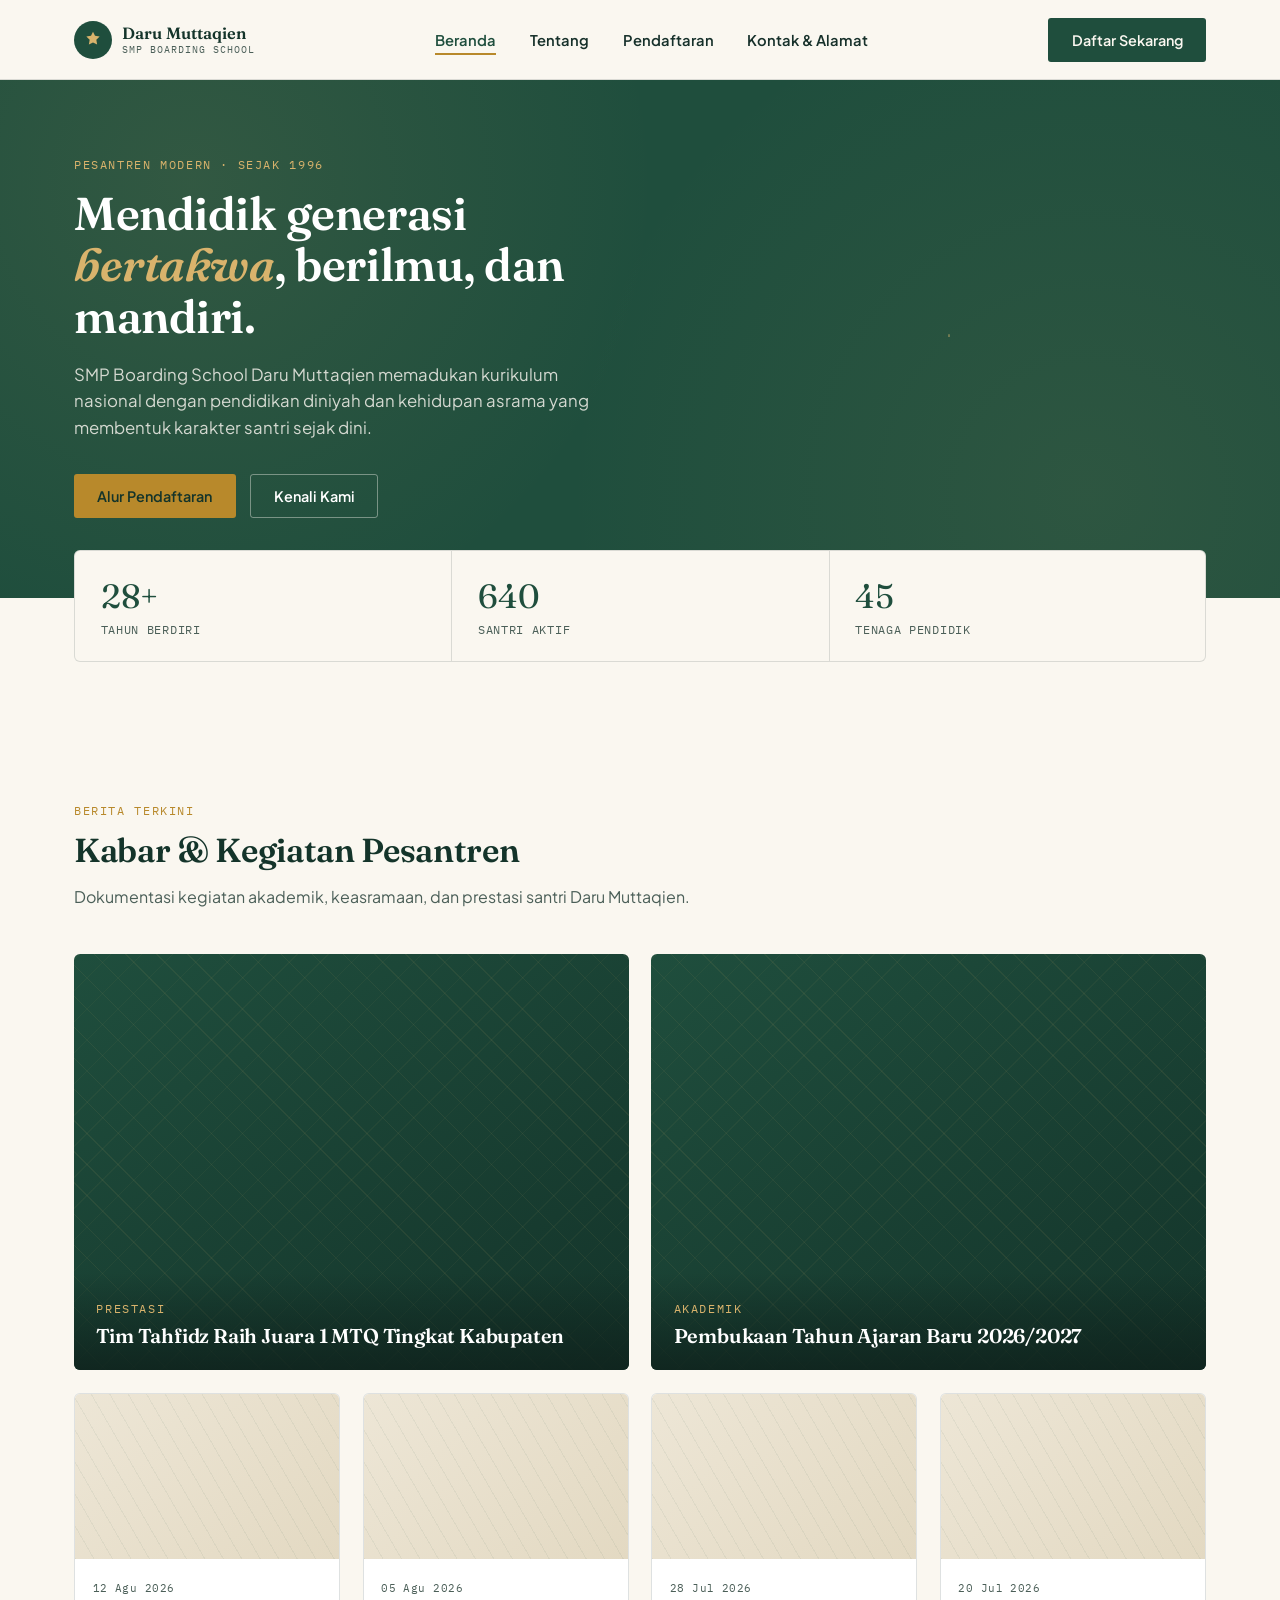
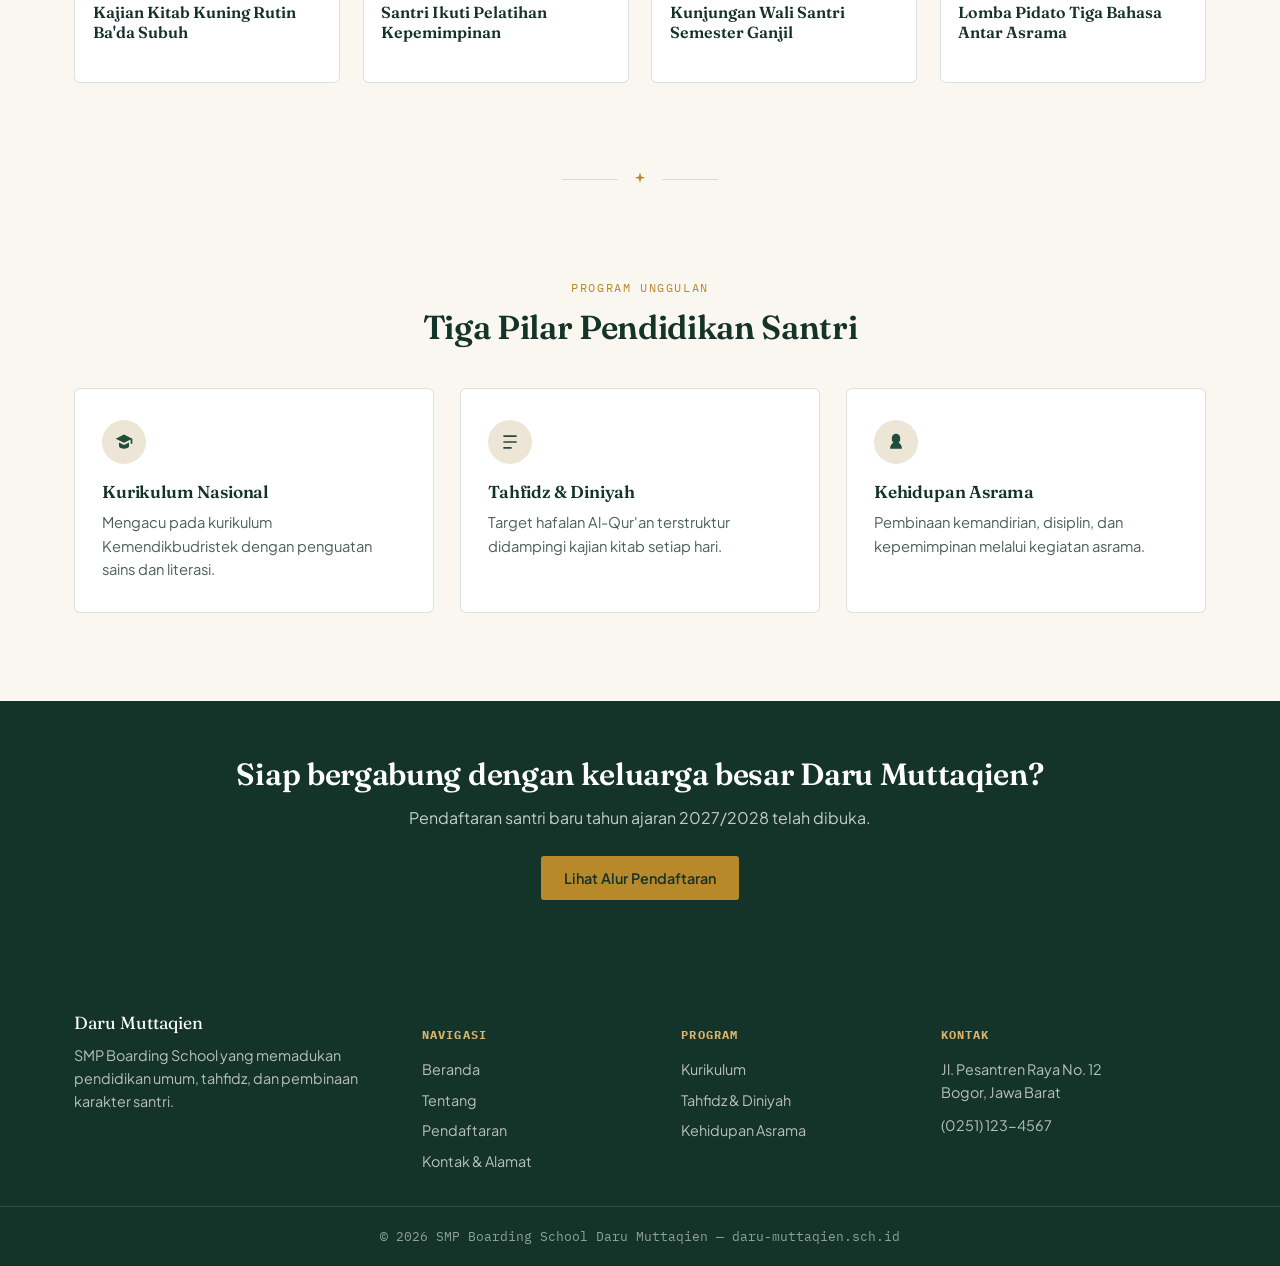
==== index.html @ 9fac59d5 "Add files via upload" ====
<!DOCTYPE html>
<html lang="id">
<head>
<meta charset="UTF-8">
<meta name="viewport" content="width=device-width, initial-scale=1.0">
<title>SMP Boarding School Daru Muttaqien — Beranda</title>
<link rel="stylesheet" href="style.css">
</head>
<body>
<a href="#main" class="skip-link">Lompat ke konten</a>

<header class="site">
  <div class="nav-wrap">
    <a href="index.html" class="brand">
      <span class="mark"><svg viewBox="0 0 24 24"><path d="M12 2l2.4 4.86L20 7.9l-4 3.9.95 5.55L12 14.9l-4.95 2.45L8 11.8l-4-3.9 5.6-1.04L12 2z"/></svg></span>
      <span class="name">Daru Muttaqien<small>SMP Boarding School</small></span>
    </a>
    <nav class="primary">
      <ul>
        <li><a href="index.html" class="active">Beranda</a></li>
        <li><a href="tentang.html">Tentang</a></li>
        <li><a href="pendaftaran.html">Pendaftaran</a></li>
        <li><a href="kontak.html">Kontak &amp; Alamat</a></li>
      </ul>
    </nav>
    <a href="pendaftaran.html" class="btn btn-primary">Daftar Sekarang</a>
  </div>
</header>

<main id="main">

  <section class="hero">
    <div class="hero-grid">
      <div>
        <span class="eyebrow">Pesantren Modern · Sejak 1996</span>
        <h1>Mendidik generasi <em>bertakwa</em>, berilmu, dan mandiri.</h1>
        <p class="lead">SMP Boarding School Daru Muttaqien memadukan kurikulum nasional dengan pendidikan diniyah dan kehidupan asrama yang membentuk karakter santri sejak dini.</p>
        <div class="hero-actions">
          <a href="pendaftaran.html" class="btn btn-gold">Alur Pendaftaran</a>
          <a href="tentang.html" class="btn btn-ghost" style="border-color:rgba(250,247,240,0.4); color:#fff;">Kenali Kami</a>
        </div>
      </div>
      <div class="arch-frame">
        <div class="tag">
          <span class="eyebrow">Kehidupan Santri</span>
          <strong>Asrama, Masjid &amp; Ruang Belajar Terpadu</strong>
        </div>
      </div>
    </div>
  </section>

  <div class="stat-row">
    <div class="stat-card"><div class="num">28+</div><div class="label">Tahun Berdiri</div></div>
    <div class="stat-card"><div class="num">640</div><div class="label">Santri Aktif</div></div>
    <div class="stat-card"><div class="num">45</div><div class="label">Tenaga Pendidik</div></div>
  </div>

  <section class="section" aria-labelledby="berita-heading">
    <div class="section-head">
      <span class="eyebrow">Berita Terkini</span>
      <h2 id="berita-heading">Kabar &amp; Kegiatan Pesantren</h2>
      <p>Dokumentasi kegiatan akademik, keasramaan, dan prestasi santri Daru Muttaqien.</p>
    </div>

    <div class="news-grid">
      <article class="news-feature">
        <div class="pattern"></div>
        <div class="content">
          <span class="eyebrow">Prestasi</span>
          <h3>Tim Tahfidz Raih Juara 1 MTQ Tingkat Kabupaten</h3>
        </div>
      </article>
      <article class="news-feature">
        <div class="pattern"></div>
        <div class="content">
          <span class="eyebrow">Akademik</span>
          <h3>Pembukaan Tahun Ajaran Baru 2026/2027</h3>
        </div>
      </article>

      <div class="news-row-small">
        <article class="news-small">
          <div class="thumb"></div>
          <div class="content">
            <span class="date">12 Agu 2026</span>
            <h4>Kajian Kitab Kuning Rutin Ba'da Subuh</h4>
          </div>
        </article>
        <article class="news-small">
          <div class="thumb"></div>
          <div class="content">
            <span class="date">05 Agu 2026</span>
            <h4>Santri Ikuti Pelatihan Kepemimpinan</h4>
          </div>
        </article>
        <article class="news-small">
          <div class="thumb"></div>
          <div class="content">
            <span class="date">28 Jul 2026</span>
            <h4>Kunjungan Wali Santri Semester Ganjil</h4>
          </div>
        </article>
        <article class="news-small">
          <div class="thumb"></div>
          <div class="content">
            <span class="date">20 Jul 2026</span>
            <h4>Lomba Pidato Tiga Bahasa Antar Asrama</h4>
          </div>
        </article>
      </div>
    </div>
  </section>

  <div class="star-divider"><span class="line"></span><svg viewBox="0 0 24 24"><path d="M12 2l1.8 6.2L20 10l-6.2 1.8L12 18l-1.8-6.2L4 10l6.2-1.8L12 2z"/></svg><span class="line"></span></div>

  <section class="section" aria-labelledby="program-heading">
    <div class="section-head center" style="margin-bottom:2.6rem;">
      <span class="eyebrow">Program Unggulan</span>
      <h2 id="program-heading">Tiga Pilar Pendidikan Santri</h2>
    </div>
    <div class="program-grid">
      <div class="program-card">
        <span class="icon"><svg viewBox="0 0 24 24"><path d="M12 3L2 8l10 5 8-4v5h2V8L12 3zM6 12.5V17c0 1.5 3 3 6 3s6-1.5 6-3v-4.5l-6 3-6-3z"/></svg></span>
        <h3>Kurikulum Nasional</h3>
        <p>Mengacu pada kurikulum Kemendikbudristek dengan penguatan sains dan literasi.</p>
      </div>
      <div class="program-card">
        <span class="icon"><svg viewBox="0 0 24 24"><path d="M4 4h16v2H4V4zm0 7h16v2H4v-2zm0 7h10v2H4v-2z"/></svg></span>
        <h3>Tahfidz &amp; Diniyah</h3>
        <p>Target hafalan Al-Qur'an terstruktur didampingi kajian kitab setiap hari.</p>
      </div>
      <div class="program-card">
        <span class="icon"><svg viewBox="0 0 24 24"><path d="M12 2a5 5 0 015 5v2a5 5 0 01-10 0V7a5 5 0 015-5zm-7 18v-1a7 7 0 0114 0v1H5z"/></svg></span>
        <h3>Kehidupan Asrama</h3>
        <p>Pembinaan kemandirian, disiplin, dan kepemimpinan melalui kegiatan asrama.</p>
      </div>
    </div>
  </section>

  <section class="cta-band">
    <h2>Siap bergabung dengan keluarga besar Daru Muttaqien?</h2>
    <p>Pendaftaran santri baru tahun ajaran 2027/2028 telah dibuka.</p>
    <div class="hero-actions">
      <a href="pendaftaran.html" class="btn btn-gold">Lihat Alur Pendaftaran</a>
    </div>
  </section>

</main>

<footer class="site">
  <div class="footer-grid">
    <div class="footer-brand">
      <div class="name">Daru Muttaqien</div>
      <p style="margin-top:0.7rem;">SMP Boarding School yang memadukan pendidikan umum, tahfidz, dan pembinaan karakter santri.</p>
    </div>
    <div>
      <h4>Navigasi</h4>
      <ul>
        <li><a href="index.html">Beranda</a></li>
        <li><a href="tentang.html">Tentang</a></li>
        <li><a href="pendaftaran.html">Pendaftaran</a></li>
        <li><a href="kontak.html">Kontak &amp; Alamat</a></li>
      </ul>
    </div>
    <div>
      <h4>Program</h4>
      <ul>
        <li><a href="tentang.html">Kurikulum</a></li>
        <li><a href="tentang.html">Tahfidz &amp; Diniyah</a></li>
        <li><a href="tentang.html">Kehidupan Asrama</a></li>
      </ul>
    </div>
    <div>
      <h4>Kontak</h4>
      <p>Jl. Pesantren Raya No. 12<br>Bogor, Jawa Barat</p>
      <p style="margin-top:0.6rem;">(0251) 123-4567</p>
    </div>
  </div>
  <div class="footer-bottom">© 2026 SMP Boarding School Daru Muttaqien — daru-muttaqien.sch.id</div>
</footer>

</body>
</html>
---- style.css ----
/* ===========================================================
   SMP Boarding School Daru Muttaqien — design tokens
   Palette:  --emerald (primary), --sand (bg), --gold (accent),
             --ink (text), --paper (surface)
   Type:     Fraunces (display) / Plus Jakarta Sans (body) /
             IBM Plex Mono (labels, dates, eyebrows)
   Signature: 8-point Islamic star motif used as a quiet divider
   =========================================================== */

@import url('https://fonts.googleapis.com/css2?family=Fraunces:opsz,wght@9..144,400;9..144,500;9..144,600;9..144,700&family=Plus+Jakarta+Sans:wght@400;500;600;700&family=IBM+Plex+Mono:wght@400;500&display=swap');

:root{
  --emerald: #1F4E3D;
  --emerald-deep: #14342A;
  --sand: #EDE6D6;
  --paper: #FAF7F0;
  --gold: #B8892B;
  --gold-soft: #D9B36C;
  --ink: #16302A;
  --ink-soft: #4B5F58;
  --line: rgba(22,48,42,0.14);

  --display: 'Fraunces', serif;
  --body: 'Plus Jakarta Sans', sans-serif;
  --mono: 'IBM Plex Mono', monospace;
}

*{ box-sizing:border-box; }
html{ scroll-behavior:smooth; }
body{
  margin:0;
  font-family: var(--body);
  color: var(--ink);
  background: var(--paper);
  -webkit-font-smoothing:antialiased;
}
img{ max-width:100%; display:block; }
a{ color:inherit; text-decoration:none; }
h1,h2,h3{ font-family: var(--display); margin:0; font-weight:600; letter-spacing:-0.01em; }
p{ margin:0; line-height:1.6; color: var(--ink-soft); }
.eyebrow{
  font-family: var(--mono);
  font-size: 0.72rem;
  letter-spacing: 0.14em;
  text-transform: uppercase;
  color: var(--gold);
}

/* Skip link for keyboard users */
.skip-link{
  position:absolute; left:-999px; top:auto;
  background:var(--emerald); color:#fff; padding:0.75rem 1.25rem;
  border-radius:0 0 8px 0; z-index:200; font-family:var(--body);
}
.skip-link:focus{ left:0; top:0; }

:focus-visible{ outline: 2px solid var(--gold); outline-offset: 3px; }

/* ---------- Star motif (signature element) ---------- */
.star-divider{
  display:flex; align-items:center; justify-content:center;
  gap:0.85rem; margin: 0 auto;
}
.star-divider .line{ height:1px; width:56px; background:var(--line); }
.star-divider svg{ width:16px; height:16px; fill:var(--gold); }

/* ---------- Header / Nav ---------- */
header.site{
  position: sticky; top:0; z-index:100;
  background: rgba(250,247,240,0.92);
  backdrop-filter: blur(8px);
  border-bottom: 1px solid var(--line);
}
.nav-wrap{
  max-width:1180px; margin:0 auto; padding: 1.1rem 1.5rem;
  display:flex; align-items:center; justify-content:space-between;
}
.brand{ display:flex; align-items:center; gap:0.65rem; }
.brand .mark{
  width:38px; height:38px; border-radius:50%;
  background: var(--emerald);
  display:flex; align-items:center; justify-content:center;
  flex-shrink:0;
}
.brand .mark svg{ width:20px; height:20px; fill: var(--gold-soft); }
.brand .name{ font-family:var(--display); font-weight:600; font-size:1.02rem; line-height:1.15; color:var(--emerald-deep); }
.brand .name small{ display:block; font-family:var(--mono); font-size:0.62rem; letter-spacing:0.1em; color: var(--ink-soft); text-transform:uppercase; font-weight:400; margin-top:2px; }

nav.primary ul{ list-style:none; display:flex; gap:2.1rem; margin:0; padding:0; }
nav.primary a{
  font-size:0.92rem; font-weight:600; color: var(--ink);
  position:relative; padding-bottom:4px;
}
nav.primary a.active{ color: var(--emerald); }
nav.primary a.active::after{
  content:''; position:absolute; left:0; right:0; bottom:-2px; height:2px;
  background: var(--gold);
}
nav.primary a:hover{ color: var(--emerald); }

.nav-toggle{ display:none; }

/* ---------- Buttons ---------- */
.btn{
  display:inline-flex; align-items:center; gap:0.5rem;
  font-family: var(--body); font-weight:600; font-size:0.9rem;
  padding: 0.75rem 1.4rem; border-radius: 3px;
  border:1px solid transparent; cursor:pointer;
}
.btn-primary{ background: var(--emerald); color: var(--paper); }
.btn-primary:hover{ background: var(--emerald-deep); }
.btn-ghost{ border-color: var(--ink); color: var(--ink); }
.btn-ghost:hover{ border-color: var(--emerald); color: var(--emerald); }
.btn-gold{ background: var(--gold); color: var(--emerald-deep); }
.btn-gold:hover{ background: var(--gold-soft); }

/* ---------- Hero ---------- */
.hero{
  position:relative; overflow:hidden;
  background: var(--emerald);
  color: var(--paper);
}
.hero::before{
  content:'';
  position:absolute; inset:0;
  background-image:
    radial-gradient(circle at 15% 20%, rgba(217,179,108,0.10), transparent 40%),
    radial-gradient(circle at 85% 80%, rgba(217,179,108,0.08), transparent 45%);
}
.hero-grid{
  position:relative;
  max-width:1180px; margin:0 auto; padding: 4.5rem 1.5rem 5rem;
  display:grid; grid-template-columns: 1.05fr 0.95fr; gap: 3rem; align-items:center;
}
.hero h1{ font-size: clamp(2.1rem, 3.6vw, 3.1rem); line-height:1.12; color:#fff; margin: 0.9rem 0 1.2rem; }
.hero h1 em{ font-style:italic; color: var(--gold-soft); }
.hero p.lead{ color: rgba(250,247,240,0.82); font-size:1.05rem; max-width: 46ch; }
.hero-actions{ display:flex; gap:0.9rem; margin-top:2rem; flex-wrap:wrap; }
.hero .eyebrow{ color: var(--gold-soft); }

/* Arch-framed visual — references boarding-school architecture */
.arch-frame{
  position:relative; aspect-ratio: 3/4; max-width:380px; margin: 0 auto;
  border-radius: 190px 190px 8px 8px;
  overflow:hidden;
  border: 1px solid rgba(217,179,108,0.4);
  background:
    repeating-linear-gradient(135deg, rgba(217,179,108,0.14) 0 2px, transparent 2px 26px),
    linear-gradient(160deg, #2A6350, #14342A 70%);
}
.arch-frame .tag{
  position:absolute; left:1.1rem; bottom:1.1rem; right:1.1rem;
  background: rgba(20,52,42,0.72); backdrop-filter: blur(4px);
  border: 1px solid rgba(217,179,108,0.35);
  padding: 0.85rem 1rem; border-radius:4px;
}
.arch-frame .tag .eyebrow{ color: var(--gold-soft); }
.arch-frame .tag strong{ display:block; color:#fff; font-family:var(--display); font-size:1.15rem; margin-top:2px; }

.stat-row{
  display:grid; grid-template-columns: repeat(3,1fr);
  max-width:1180px; margin: 0 auto; padding: 0 1.5rem;
  transform: translateY(-48px);
}
.stat-card{
  background: var(--paper);
  border: 1px solid var(--line);
  padding: 1.5rem 1.6rem;
  border-right:none;
}
.stat-card:first-child{ border-radius: 6px 0 0 6px; }
.stat-card:last-child{ border-radius: 0 6px 6px 0; border-right:1px solid var(--line); }
.stat-card .num{ font-family: var(--display); font-size:2.1rem; color: var(--emerald); }
.stat-card .label{ font-family: var(--mono); font-size:0.72rem; letter-spacing:0.06em; color: var(--ink-soft); margin-top:0.3rem; text-transform:uppercase; }

/* ---------- Section shell ---------- */
.section{ max-width:1180px; margin:0 auto; padding: 5.5rem 1.5rem; }
.section-head{ max-width:640px; margin-bottom: 2.8rem; }
.section-head h2{ font-size: clamp(1.6rem,2.6vw,2.15rem); margin-top:0.6rem; color: var(--emerald-deep); }
.section-head p{ margin-top:0.9rem; }
.section-head.center{ margin-left:auto; margin-right:auto; text-align:center; }

/* ---------- Berita Terkini grid (mirrors the wireframe) ---------- */
.news-grid{
  display:grid;
  grid-template-columns: 1fr 1fr;
  grid-template-rows: auto auto;
  gap: 1.4rem;
}
.news-feature{
  position:relative; border-radius:6px; overflow:hidden;
  aspect-ratio: 4/3;
  background: linear-gradient(150deg, var(--emerald) 0%, var(--emerald-deep) 100%);
}
.news-feature .pattern{
  position:absolute; inset:0; opacity:0.5;
  background-image: repeating-linear-gradient(45deg, rgba(217,179,108,0.16) 0 1px, transparent 1px 22px),
                     repeating-linear-gradient(-45deg, rgba(217,179,108,0.10) 0 1px, transparent 1px 22px);
}
.news-feature .content{
  position:absolute; left:0; right:0; bottom:0; padding: 1.4rem;
  background: linear-gradient(0deg, rgba(15,35,29,0.88), transparent);
  color:#fff;
}
.news-feature .eyebrow{ color: var(--gold-soft); }
.news-feature h3{ color:#fff; font-size:1.25rem; margin-top:0.4rem; }

.news-small{
  background: #fff; border:1px solid var(--line); border-radius:6px;
  overflow:hidden; display:flex; flex-direction:column;
}
.news-small .thumb{
  aspect-ratio: 16/10;
  background: linear-gradient(135deg, var(--sand), #E3D9C2);
  position:relative;
}
.news-small .thumb::after{
  content:''; position:absolute; inset:0;
  background-image: repeating-linear-gradient(60deg, rgba(31,78,61,0.06) 0 1px, transparent 1px 16px);
}
.news-small .content{ padding: 1rem 1.1rem 1.2rem; }
.news-small .content .date{ font-family:var(--mono); font-size:0.68rem; color: var(--ink-soft); letter-spacing:0.04em; }
.news-small h4{ font-family:var(--display); font-weight:600; font-size:1rem; margin-top:0.35rem; color: var(--ink); }

.news-row-small{ grid-column: 1 / -1; display:grid; grid-template-columns: repeat(4,1fr); gap:1.4rem; }

/* ---------- Program / feature list ---------- */
.program-grid{ display:grid; grid-template-columns: repeat(3,1fr); gap:1.6rem; }
.program-card{
  background:#fff; border:1px solid var(--line); border-radius:6px; padding: 1.9rem 1.7rem;
}
.program-card .icon{
  width:44px; height:44px; border-radius:50%; background: var(--sand);
  display:flex; align-items:center; justify-content:center; margin-bottom:1.1rem;
}
.program-card .icon svg{ width:20px; height:20px; fill: var(--emerald); }
.program-card h3{ font-size:1.08rem; color: var(--emerald-deep); }
.program-card p{ margin-top:0.55rem; font-size:0.92rem; }

/* ---------- CTA band ---------- */
.cta-band{
  background: var(--emerald-deep); color:#fff;
  padding: 3.4rem 1.5rem; text-align:center;
}
.cta-band h2{ color:#fff; font-size: clamp(1.5rem,2.4vw,2rem); }
.cta-band p{ color: rgba(250,247,240,0.78); margin-top:0.7rem; }
.cta-band .hero-actions{ justify-content:center; margin-top:1.6rem; }

/* ---------- Footer ---------- */
footer.site{ background: var(--emerald-deep); color: rgba(250,247,240,0.75); }
.footer-grid{
  max-width:1180px; margin:0 auto; padding: 3.6rem 1.5rem 2.2rem;
  display:grid; grid-template-columns: 1.4fr 1fr 1fr 1.2fr; gap:2.4rem;
}
.footer-grid h4{ font-family:var(--mono); font-size:0.72rem; letter-spacing:0.1em; text-transform:uppercase; color: var(--gold-soft); margin-bottom:1rem; }
.footer-grid p, .footer-grid a{ font-size:0.9rem; color: rgba(250,247,240,0.72); }
.footer-grid ul{ list-style:none; margin:0; padding:0; display:flex; flex-direction:column; gap:0.6rem; }
.footer-grid a:hover{ color:#fff; }
.footer-brand .name{ font-family:var(--display); color:#fff; font-size:1.1rem; }
.footer-bottom{
  border-top:1px solid rgba(250,247,240,0.14);
  text-align:center; padding: 1.3rem 1.5rem; font-size:0.8rem;
  font-family: var(--mono); color: rgba(250,247,240,0.55);
}

/* ---------- Page header (inner pages) ---------- */
.page-header{ background: var(--sand); border-bottom:1px solid var(--line); }
.page-header .inner{ max-width:1180px; margin:0 auto; padding: 3.4rem 1.5rem 3rem; }
.page-header h1{ font-size: clamp(1.9rem,3vw,2.6rem); color: var(--emerald-deep); margin-top:0.6rem; }
.breadcrumb{ font-family:var(--mono); font-size:0.75rem; color: var(--ink-soft); }
.breadcrumb a{ color: var(--emerald); }

/* ---------- Tentang page ---------- */
.split{ display:grid; grid-template-columns: 1fr 1fr; gap: 3.2rem; align-items:start; }
.value-list{ list-style:none; margin: 1.6rem 0 0; padding:0; display:flex; flex-direction:column; gap:1.1rem; }
.value-list li{ display:flex; gap:0.9rem; align-items:flex-start; }
.value-list .dot{ width:8px; height:8px; border-radius:50%; background: var(--gold); margin-top:0.5rem; flex-shrink:0; }
.value-list strong{ display:block; color: var(--emerald-deep); font-size:0.98rem; }
.value-list span{ color: var(--ink-soft); font-size:0.9rem; }

.timeline{ display:flex; flex-direction:column; gap:0; margin-top:1.6rem; }
.timeline .row{ display:grid; grid-template-columns: 90px 1fr; gap:1.2rem; padding: 1.1rem 0; border-top:1px solid var(--line); }
.timeline .row:last-child{ border-bottom:1px solid var(--line); }
.timeline .year{ font-family:var(--mono); color: var(--gold); font-weight:500; }
.timeline h4{ font-family:var(--display); font-size:1rem; color:var(--ink); }
.timeline p{ font-size:0.88rem; margin-top:0.25rem; }

/* ---------- Pendaftaran page ---------- */
.step-list{ display:flex; flex-direction:column; gap:0; }
.step{ display:grid; grid-template-columns:52px 1fr; gap:1.2rem; padding: 1.5rem 0; border-top:1px solid var(--line); }
.step:last-child{ border-bottom: 1px solid var(--line); }
.step .n{ font-family:var(--display); font-size:1.5rem; color: var(--gold); }
.step h3{ font-size:1.05rem; color: var(--emerald-deep); }
.step p{ margin-top:0.4rem; font-size:0.92rem; }

.info-card{ background:#fff; border:1px solid var(--line); border-radius:6px; padding:1.8rem; }
.info-card h3{ font-size:1rem; color:var(--emerald-deep); margin-bottom:1rem; }
.info-card dl{ margin:0; display:flex; flex-direction:column; gap:0.9rem; }
.info-card dt{ font-family:var(--mono); font-size:0.68rem; letter-spacing:0.05em; text-transform:uppercase; color: var(--ink-soft); }
.info-card dd{ margin:0.15rem 0 0; font-weight:600; color:var(--ink); }

form.form{ display:flex; flex-direction:column; gap:1.1rem; margin-top:1.8rem; }
form.form label{ font-size:0.85rem; font-weight:600; color: var(--emerald-deep); display:block; margin-bottom:0.4rem; }
form.form input, form.form select, form.form textarea{
  width:100%; padding:0.75rem 0.9rem; border:1px solid var(--line); border-radius:4px;
  font-family: var(--body); font-size:0.92rem; background:#fff; color:var(--ink);
}
form.form input:focus, form.form select:focus, form.form textarea:focus{ outline:2px solid var(--gold); outline-offset:1px; border-color:transparent; }
.form-row{ display:grid; grid-template-columns:1fr 1fr; gap:1.1rem; }

/* ---------- Kontak page ---------- */
.contact-grid{ display:grid; grid-template-columns: 1fr 1fr; gap: 3rem; }
.contact-item{ display:flex; gap:1rem; padding: 1.3rem 0; border-top:1px solid var(--line); }
.contact-item:last-child{ border-bottom:1px solid var(--line); }
.contact-item .icon{ width:38px; height:38px; border-radius:50%; background: var(--sand); display:flex; align-items:center; justify-content:center; flex-shrink:0; }
.contact-item .icon svg{ width:17px; height:17px; fill: var(--emerald); }
.contact-item h4{ font-family:var(--display); font-size:0.98rem; color: var(--ink); }
.contact-item p{ font-size:0.9rem; margin-top:0.2rem; }

.map-box{
  aspect-ratio: 4/3; border-radius:6px; overflow:hidden; border:1px solid var(--line);
  background:
    repeating-linear-gradient(0deg, rgba(31,78,61,0.06) 0 1px, transparent 1px 34px),
    repeating-linear-gradient(90deg, rgba(31,78,61,0.06) 0 1px, transparent 1px 34px),
    var(--sand);
  position:relative;
}
.map-box .pin{
  position:absolute; top:44%; left:52%; transform:translate(-50%,-100%);
  display:flex; flex-direction:column; align-items:center;
}
.map-box .pin svg{ width:34px; height:34px; fill: var(--emerald); }
.map-box .pin span{ font-family:var(--mono); font-size:0.7rem; background:#fff; padding:0.3rem 0.6rem; border-radius:3px; margin-top:0.3rem; border:1px solid var(--line); }

/* ---------- Responsive ---------- */
@media (max-width: 900px){
  .hero-grid{ grid-template-columns:1fr; }
  .arch-frame{ margin-top:1rem; }
  .stat-row{ grid-template-columns:1fr; transform:none; margin-top:2.2rem; }
  .stat-card{ border-right:1px solid var(--line) !important; border-radius:0 !important; }
  .stat-card:first-child{ border-radius:6px 6px 0 0 !important; }
  .stat-card:last-child{ border-radius:0 0 6px 6px !important; }
  .news-grid{ grid-template-columns:1fr; }
  .news-row-small{ grid-template-columns: repeat(2,1fr); }
  .program-grid{ grid-template-columns:1fr; }
  .split{ grid-template-columns:1fr; }
  .contact-grid{ grid-template-columns:1fr; }
  .form-row{ grid-template-columns:1fr; }
  .footer-grid{ grid-template-columns:1fr 1fr; }
  nav.primary{ display:none; }
}
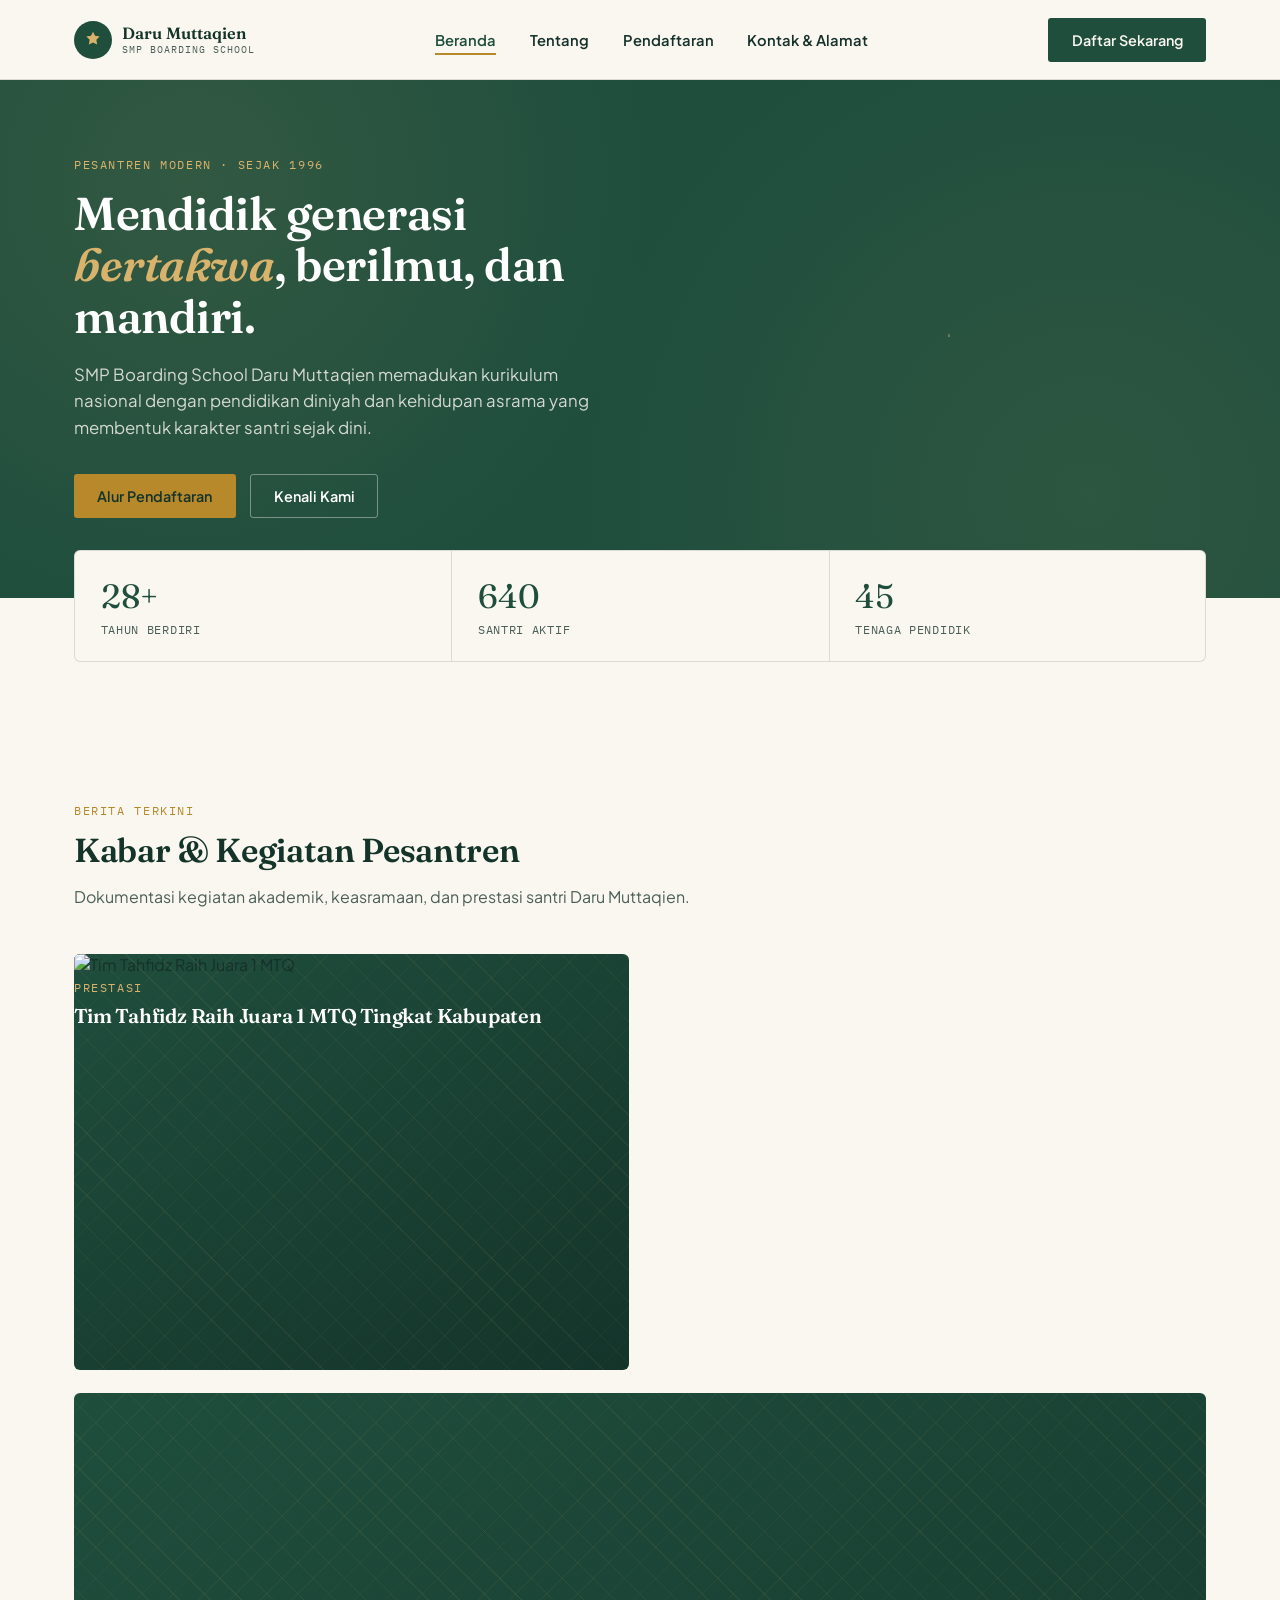
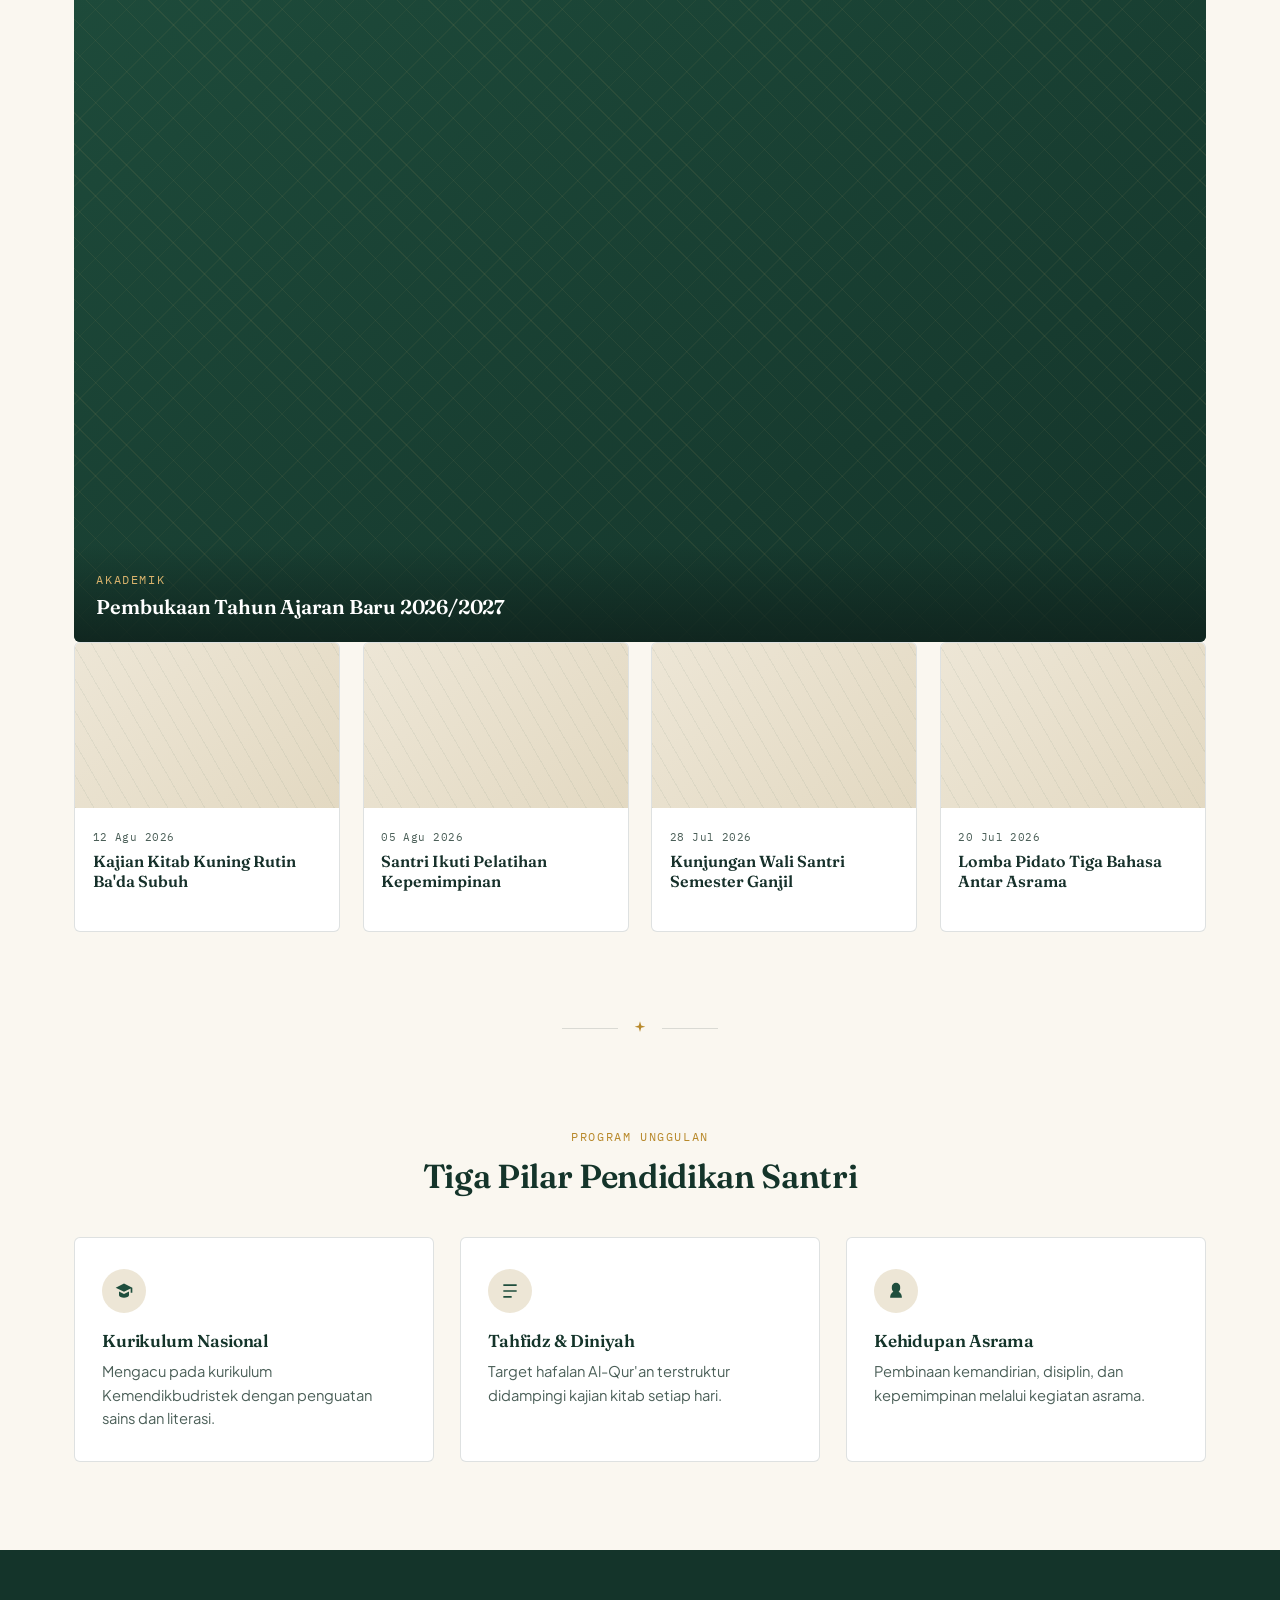
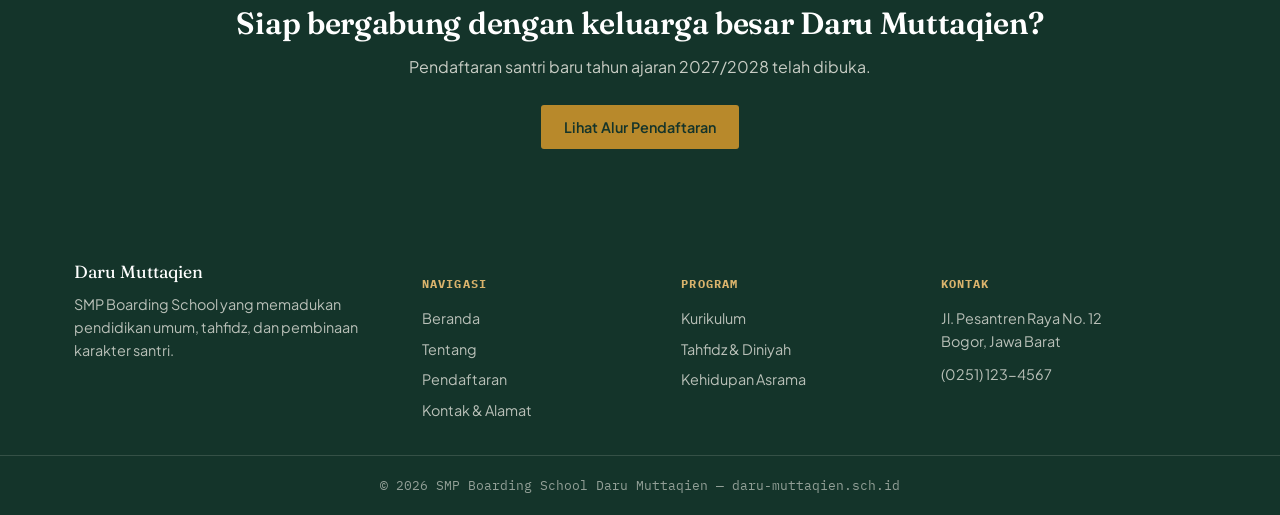
==== commit e70d93de: "Update index.html" ====
--- a/index.html
+++ b/index.html
@@ -65,7 +65,7 @@
     <div class="news-grid">
       <article class="news-feature">
         <div class="pattern"></div>
-        <div class="content">
+        <img src= image/IMG_0115.jpeg alt ="Tim Tahfidz Raih Juara 1 MTQ" class=card-image>
           <span class="eyebrow">Prestasi</span>
           <h3>Tim Tahfidz Raih Juara 1 MTQ Tingkat Kabupaten</h3>
         </div>
